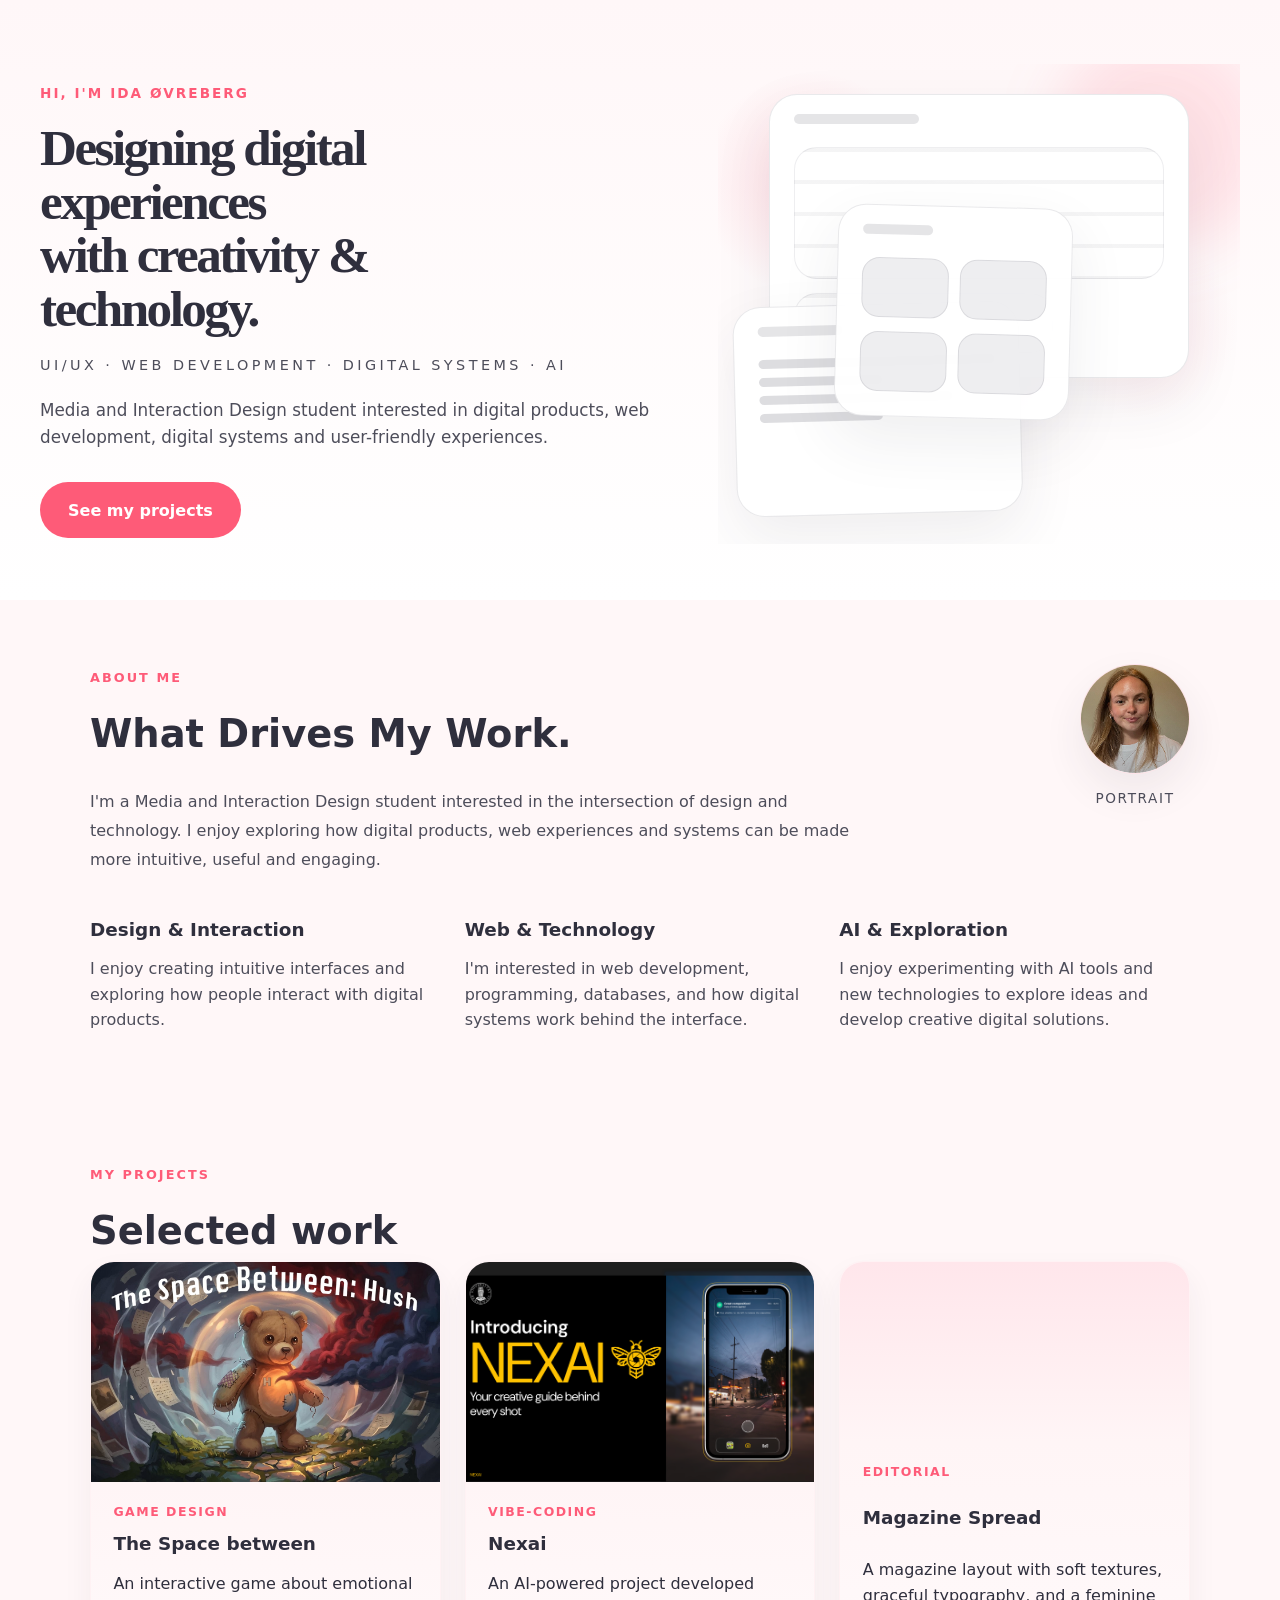
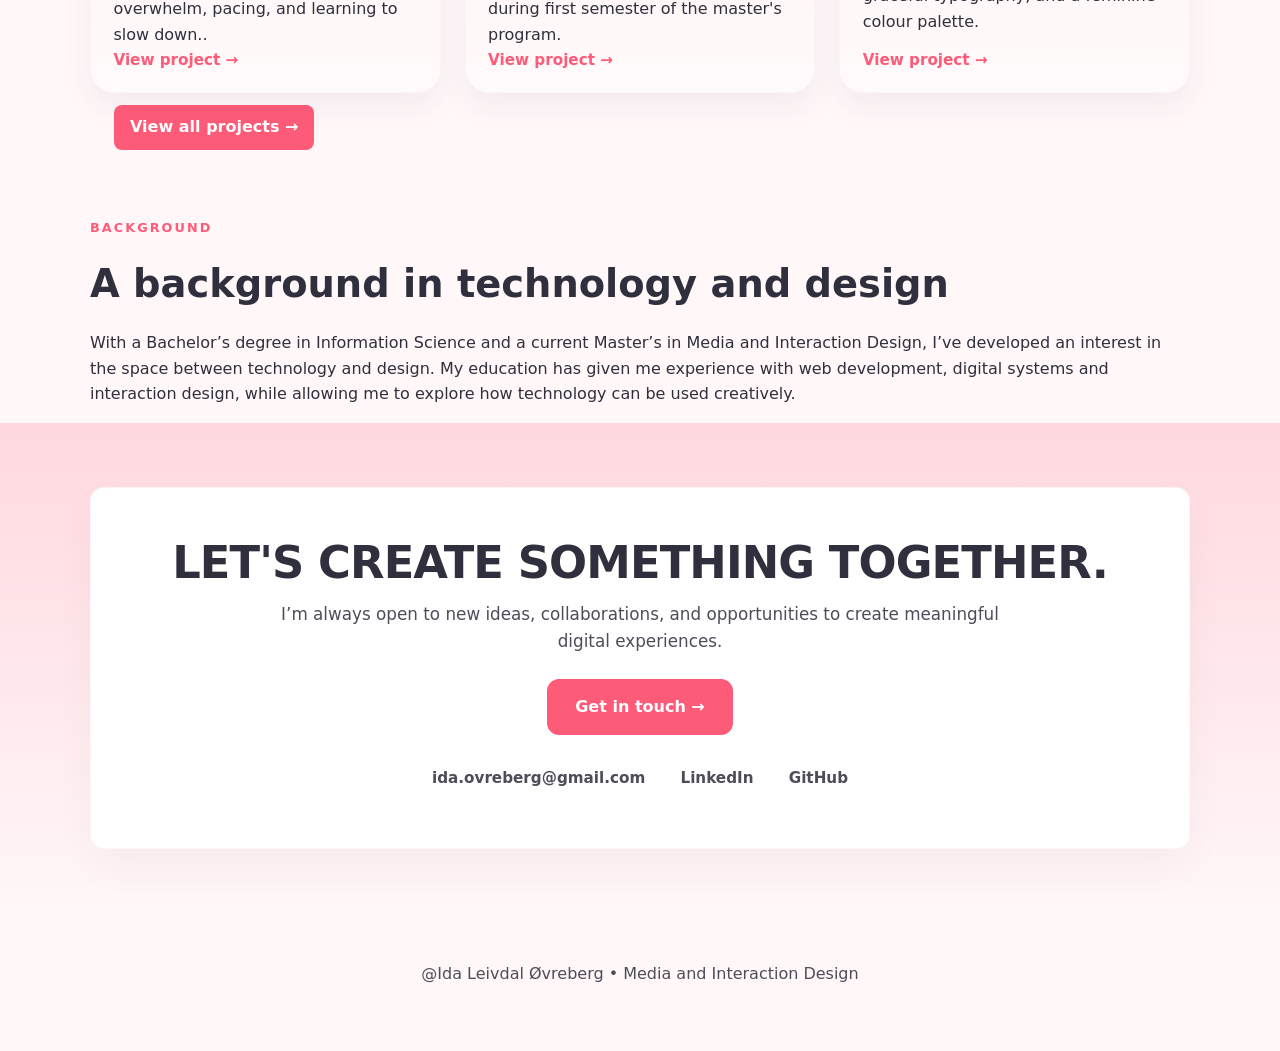
==== index.html @ 4b526dbb "Add portfolio" ====
<!DOCTYPE html>
<html lang="en">
  <head>
    <meta charset="UTF-8" />
    <meta name="viewport" content="width=device-width, initial-scale=1.0" />
    <title>Ida Ovreberg | Media Design Portfolio</title>
    <link rel="stylesheet" href="style.css" />
  </head>
  <body class="projects">
    <header class="hero">
      <div class="hero__content">
        <div class="hero__grid">
          <div class="hero__copy">
            <p class="eyebrow">Hi, I'm Ida Øvreberg</p>
            <h1>Designing digital experiences<br />with creativity &amp; technology.</h1>
            <p class="hero__meta">UI/UX · WEB DEVELOPMENT · DIGITAL SYSTEMS · AI</p>
            <p class="hero__text">
              Media and Interaction Design student interested in digital products, web development, digital systems and user-friendly experiences.
            </p>
            <a class="hero__button" href="projects.html">See my projects</a>
          </div>

          <div class="hero__visual" aria-hidden="true">
            <div class="hero__visual-shape"></div>
            <div class="collage">
              <div class="frame frame--large">
                <div class="frame__bar"></div>
                <div class="frame__content">
                  <div class="placeholder placeholder--wide"></div>
                  <div class="placeholder placeholder--short"></div>
                </div>
              </div>

              <div class="frame frame--medium">
                <div class="frame__bar"></div>
                <div class="frame__content code-view">
                  <span class="code-line"></span>
                  <span class="code-line short"></span>
                  <span class="code-line medium"></span>
                  <span class="code-line short"></span>
                </div>
              </div>

              <div class="frame frame--small">
                <div class="frame__bar"></div>
                <div class="frame__content diagram">
                  <div class="diagram__row">
                    <span class="diagram__node"></span>
                    <span class="diagram__node"></span>
                  </div>
                  <div class="diagram__row">
                    <span class="diagram__node"></span>
                    <span class="diagram__node"></span>
                  </div>
                </div>
              </div>
            </div>
          </div>
        </div>
      </div>
    </header>

    <main>
      <section id="about" class="section about">
        <div class="section__wrapper">
          <div class="about__layout">
            <div class="about__content">
              <div class="section__heading">
                <span>About me</span>
                <h2>What Drives My Work.</h2>
              </div>
              <p>
                I'm a Media and Interaction Design student interested in the intersection of design and technology. I enjoy exploring how digital products, web experiences and systems can be made more intuitive, useful and engaging.
              </p>
            </div>

            <aside class="about__photo-wrap">
              <div>
                <div class="about__photo">
                  <img src="images/about-me.jpg" alt="Portrait of Ida Leivdal Øvreberg" />
                </div>
                <div class="about__photo-label">Portrait</div>
              </div>
            </aside>
          </div>

          <div class="about__cards">
            <article class="card">
              <h3>Design & Interaction</h3>
              <p>I enjoy creating intuitive interfaces and exploring how people interact with digital products.</p>
            </article>
            <article class="card">
              <h3>Web & Technology</h3>
              <p>I'm interested in web development, programming, databases, and how digital systems work behind the interface.</p>
            </article>
            <article class="card">
              <h3>AI & Exploration</h3>
              <p>I enjoy experimenting with AI tools and new technologies to explore ideas and develop creative digital solutions.</p>
            </article>
          </div>
        </div>
      </section>

      <section id="projects" class="section projects">
        <div class="section__wrapper">
          <div class="section__heading">
            <span>My projects</span>
            <h2>Selected work</h2>
          </div>

          <div class="project-grid">
            <article class="project-card project-card--space-between">
              <a class="project-card__link" href="space-between.html">
                <div class="project-card__image">
                  <img src="images/project-the-space-between.jpg" alt="The Space between" />
                </div>
                <div class="project-card__info">
                  <span class="project-card__category">Game Design</span>
                  <h3>The Space between</h3>
                  <p>An interactive game about emotional overwhelm, pacing, and learning to slow down..</p>
                  <div class="project-card__cta">View project →</div>
                </div>
              </a>
            </article>

            <article class="project-card project-card--nexai">
              <a class="project-card__link" href="nexai.html">
                <div class="project-card__image">
                  <img src="images/hero-nexai.jpg" alt="Nexai" />
                </div>
                <div class="project-card__info">
                  <span class="project-card__category">Vibe-Coding</span>
                  <h3>Nexai</h3>
                  <p>An AI-powered project developed during first semester of the master's program.</p>
                  <div class="project-card__cta">View project →</div>
                </div>
              </a>
            </article>

            <article class="project-card project-card--magazine-spread">
              <a class="project-card__link" href="#">
                <div class="project-card__image project-card__image--placeholder" aria-hidden="true"></div>
                <div class="project-card__info">
                  <span class="project-card__category">Editorial</span>
                  <h3>Magazine Spread</h3>
                  <p>A magazine layout with soft textures, graceful typography, and a feminine colour palette.</p>
                  <div class="project-card__cta">View project →</div>
                </div>
              </a>
            </article>
          </div>
          <div class="projects__controls">
            <a class="view-all-projects" href="projects.html">View all projects →</a>
          </div>
        </div>
      </section>
      

      <section id="background" class="my_background">
        <div class="section__wrapper">
          <div class="section__heading">
            <span>Background</span>
            <h2>A background in technology and design</h2>
          </div>
          <p>
            With a Bachelor’s degree in Information Science and a current Master’s in Media and Interaction Design, I’ve developed an interest in the space between technology and design. My education has given me experience with web development, digital systems and interaction design, while allowing me to explore how technology can be used creatively.
          </p>


      </section>
    </main>
      <section id="contact-cta" class="section contact-cta">
        <div class="section__wrapper">
          <div class="cta__panel">
            <h2>LET'S CREATE SOMETHING TOGETHER.</h2>
            <p>I’m always open to new ideas, collaborations, and opportunities to create meaningful digital experiences.</p>
            <a class="cta__button" href="mailto:ida.ovreberg@gmail.com">Get in touch →</a>
            <div class="cta__links">
              <a href="mailto:ida.ovreberg@gmail.com">ida.ovreberg@gmail.com</a>
              <a href="https://www.linkedin.com/in/idaovreberg" target="_blank" rel="noopener">LinkedIn</a>
              <a href="https://github.com/idaovreberg" target="_blank" rel="noopener">GitHub</a>
            </div>
          </div>
        </div>

      </section>

    <footer class="footer">
      <p>@Ida Leivdal Øvreberg • Media and Interaction Design</p>
    </footer>
  </body>
</html>
---- style.css ----
:root {
  color-scheme: light;
  --pink: #fe5b78;
  --pink-soft: #ff8aa2;
  --pink-light: #ffd8df;
  --grey: #4d4d5a;
  --bg: #fff7f8;
  --card: #ffffff;
  --text: #2f2f3d;
}

body.nexai {
  --pink: #c8931c;
  --pink-soft: #e8c47c;
  --pink-light: #f8eed7;
  --grey: #47433b;
  --bg: #fff7eb;
  --card: #fff9ef;
  --text: #1f1f1f;
  --olive: #626b3f;
}

body.nexai .hero {
  background: linear-gradient(180deg, #fff8eb 0%, #fffdf7 100%);
}

body.nexai .placeholder {
  background: linear-gradient(180deg, rgba(249, 238, 215, 1), rgba(255, 250, 241, 1));
  border-color: rgba(200, 150, 35, 0.15);
}

body.space-between {
  --pink: #4f6e8f;
  --pink-soft: #8f84a3;
  --pink-light: #eef1f6;
  --grey: #6b7587;
  --bg: #f4f7fb;
  --card: #f8f7f3;
  --text: #172033;
  --olive: #c4a78d;
  --sb-box: #7d3d45;
  --sb-box-text: #f2eadf;
  --sb-box-border: rgba(206, 169, 153, 0.18);
}

body.space-between .hero {
  background: linear-gradient(180deg, #f4f7fb 0%, #e8eef6 100%);
}

body.space-between .hero__button {
  background: var(--pink);
}

body.space-between .hero__button:hover {
  box-shadow: 0 18px 30px rgba(79, 110, 143, 0.16);
}

body.space-between .hero__meta,
body.space-between .hero__text {
  color: #566479;
}

body.space-between .section__heading span {
  color: var(--pink-soft);
}

body.space-between .placeholder {
  background: linear-gradient(180deg, rgba(79, 110, 143, 0.08), rgba(255, 255, 255, 0.92));
  border-color: rgba(79, 110, 143, 0.12);
}

* {
  box-sizing: border-box;
}

html, body {
  margin: 0;
  min-height: 100%;
  font-family: 'Inter', system-ui, sans-serif;
  color: var(--text);
  background: var(--bg);
}

body {
  line-height: 1.6;
}

a {
  color: inherit;
  text-decoration: none;
}

.hero {
  padding: 4rem 1.5rem 3.5rem;
  background: linear-gradient(180deg, #fff7f8 0%, #ffffff 100%);
}

.hero__content {
  max-width: 1200px;
  margin: 0 auto;
}

.hero__grid {
  display: grid;
  gap: 2.5rem;
  align-items: center;
}

.hero__copy {
  max-width: 660px;
}

.eyebrow {
  display: inline-block;
  margin-bottom: 1rem;
  color: var(--pink);
  font-weight: 700;
  letter-spacing: 0.15em;
  text-transform: uppercase;
  font-size: 0.85rem;
}

.hero h1 {
  margin: 0;
  font-family: DM Serif Display, serif;
  font-size: clamp(2.7rem, 4.5vw, 3.6rem);
  line-height: 1.06;
  letter-spacing: -0.05em;
  max-width: 13ch;
}

.hero__meta {
  margin: 1.1rem 0 0;
  color: var(--grey);
  font-size: 0.9rem;
  letter-spacing: 0.24em;
  text-transform: uppercase;
}

.hero__text {
  max-width: 620px;
  margin: 1.25rem 0 2rem;
  color: var(--grey);
  font-size: 1.05rem;
}

.hero__button {
  display: inline-flex;
  align-items: center;
  justify-content: center;
  padding: 0.95rem 1.75rem;
  border-radius: 999px;
  background: var(--pink);
  color: white;
  font-weight: 700;
  transition: transform 0.2s ease, box-shadow 0.2s ease;
}

.hero__button:hover {
  transform: translateY(-2px);
  box-shadow: 0 18px 30px rgba(200, 150, 35, 0.16);
}

.about__layout {
  display: grid;
  gap: 2rem;
  grid-template-columns: minmax(0, 1fr) 220px;
  align-items: start;
}

.about__content p {
  margin: 0;
  color: var(--grey);
  line-height: 1.8;
}

.about__photo-wrap {
  display: flex;
  justify-content: flex-end;
}

.about__photo {
  width: 210px;
  height: 210px;
  border-radius: 50%;
  background: #ffffff;
  border: 1px solid rgba(254, 91, 120, 0.16);
}

.about__photo-label {
  margin-top: 0.9rem;
  text-align: center;
  color: var(--grey);
  font-size: 0.85rem;
  letter-spacing: 0.12em;
  text-transform: uppercase;
}
.about__photo img {
  width: 100%;
  height: 100%;
  object-fit: cover;
  display: block;
}

.hero__visual {
  position: relative;
  min-height: 430px;
  display: grid;
  place-items: center;
  overflow: hidden;
}

/* --- New project card layout (image on top, info below) --- */
.project-card {
  display: block;
  padding: 0;
  border-radius: 1rem;
  overflow: hidden;
  background: #fff;
  box-shadow: 0 12px 30px rgba(47,47,61,0.06);
  transition: transform 0.18s ease, box-shadow 0.18s ease;
  border: 1px solid rgba(254,91,120,0.06);
}

.project-card__link {
  display: block;
  color: inherit;
  text-decoration: none;
}

.project-card__link {
  display: flex;
  flex-direction: column;
  height: 100%;
}

.project-card__image {
  width: 100%;
  height: 220px; /* restored to previous larger image height */
  overflow: hidden;
  background: linear-gradient(180deg, #fff5f6, #fffafc);
}

.project-card__image img {
  width: 100%;
  height: 100%;
  object-fit: cover;
  display: block;
  transition: transform 0.45s ease;
}

.project-card__image--placeholder {
  display: block;
  height: 180px;
  background: linear-gradient(180deg, rgba(255,230,235,1), rgba(255,245,246,1));
}

.project-card__info {
  background: linear-gradient(180deg, rgba(255,245,246,1), rgba(255,250,251,1));
  padding: 1.25rem 1.4rem;
}

/* --- Contact CTA --- */
.contact-cta {
  padding: 5.5rem 1.5rem;
  background: linear-gradient(180deg, var(--pink-light), rgba(255,255,255,0.02));
}
.contact-cta .cta__panel {
  max-width: 1100px;
  margin: 0 auto;
  background: var(--card);
  border-radius: 14px;
  padding: 3.25rem 2.25rem;
  display: flex;
  flex-direction: column;
  align-items: center;
  gap: 1rem;
  box-shadow: 0 18px 40px rgba(47,47,61,0.04);
  border: 1px solid rgba(254,91,120,0.06);
}
.contact-cta h2 {
  margin: 0;
  font-size: clamp(1.8rem, 4.4vw, 2.8rem);
  line-height: 1.02;
  text-align: center;
  letter-spacing: -0.02em;
  font-weight: 800;
  color: var(--text);
}
.contact-cta p {
  margin: 0;
  color: var(--grey);
  text-align: center;
  max-width: 72ch;
  font-size: 1.05rem;
}
.cta__button {
  display: inline-flex;
  align-items: center;
  justify-content: center;
  padding: 0.95rem 1.75rem;
  border-radius: 12px;
  background: var(--pink);
  color: white;
  font-weight: 700;
  margin-top: 0.5rem;
}
.cta__links {
  margin-top: 0.6rem;
  display: flex;
  gap: 1rem;
  align-items: center;
  justify-content: center;
}
.cta__links a {
  color: var(--grey);
  font-weight: 600;
  font-size: 0.95rem;
  padding: 0.35rem 0.6rem;
  border-radius: 999px;
  transition: color 0.15s ease, background 0.15s ease;
}
.cta__links a:hover {
  color: var(--text);
  background: rgba(0,0,0,0.03);
}

@media (max-width: 500px) {
  .contact-cta .cta__panel { padding: 2rem 1.25rem; }
  .contact-cta h2 { font-size: 1.6rem; }
}

/* Prototype gallery (2x2 square thumbnails) */
.prototype-gallery {
  display: grid;
  grid-template-columns: repeat(2, minmax(0, 1fr));
  gap: 1rem;
  margin: 1rem auto 0;
  max-width: 980px;
  padding: 0 0.5rem;
}
.prototype-gallery figure {
  margin: 0;
  border-radius: 10px;
  overflow: hidden;
  background: var(--card);
  display: flex;
  flex-direction: column;
}
.prototype-gallery .photo {
  width: 100%;
  aspect-ratio: 2 / 1;
  overflow: hidden;
}
.prototype-gallery img {
  width: 100%;
  height: 100%;
  object-fit: cover;
  display: block;
}
.prototype-gallery figcaption {
  padding: 0.5rem 0;
  text-align: center;
  color: var(--grey);
  font-size: 0.95rem;
}

@media (max-width: 550px) {
  .prototype-gallery { grid-template-columns: 1fr; max-width: 100%; padding: 0; }
}

.project-card__info {
  display: flex;
  flex-direction: column;
  justify-content: space-between;
  flex: 1 1 auto;
}

.project-card__category {
  display: inline-block;
  color: var(--pink);
  font-weight: 700;
  text-transform: uppercase;
  letter-spacing: 0.12em;
  font-size: 0.78rem;
  margin-bottom: 0.45rem;
}

.project-card__info h3 {
  margin: 0.25rem 0 0.75rem;
  color: var(--text);
  font-size: 1.15rem;
}

.project-card__info p {
  margin: 0 0 1rem;
  color: var(--grey);
  line-height: 1.6;
}

.project-card__cta {
  color: var(--pink);
  font-weight: 700;
  font-size: 0.95rem;
}

.project-card:hover {
  transform: translateY(-6px);
  box-shadow: 0 22px 50px rgba(47,47,61,0.10);
}

.project-card:hover .project-card__image img {
  transform: scale(1.03);
}

@media (max-width: 680px) {
  .project-card__image,
  .project-card__image--placeholder {
    height: 160px;
  }
}

.hero__visual::before {
  content: "";
  position: absolute;
  inset: 0;
  background: radial-gradient(circle at 18% 25%, rgba(254, 91, 120, 0.18), transparent 20%),
    radial-gradient(circle at 82% 55%, rgba(255, 138, 162, 0.14), transparent 18%);
  pointer-events: none;
}

.hero__visual-shape {
  position: absolute;
  top: -2rem;
  right: -2rem;
  width: 220px;
  height: 220px;
  border-radius: 50%;
  background: rgba(254, 91, 120, 0.14);
  filter: blur(28px);
  pointer-events: none;
}

.collage {
  position: relative;
  width: min(100%, 420px);
  height: 420px;
  z-index: 1;
}

.frame {
  position: absolute;
  border-radius: 1.75rem;
  background: #ffffff;
  border: 1px solid rgba(47, 47, 61, 0.1);
  box-shadow: 0 24px 60px rgba(47, 47, 61, 0.08);
  overflow: hidden;
}

.frame__bar {
  height: 10px;
  width: 30%;
  margin: 1.2rem 1.5rem 0;
  border-radius: 999px;
  background: rgba(47, 47, 61, 0.12);
}

.frame__content {
  display: grid;
  gap: 0.9rem;
  padding: 1.4rem 1.5rem 1.5rem;
}

.placeholder {
  min-height: 88px;
  border-radius: 1.4rem;
  background: linear-gradient(180deg, rgba(47, 47, 61, 0.05) 0%, rgba(47, 47, 61, 0.05) 12%, rgba(255, 255, 255, 0.96) 12%, rgba(255, 255, 255, 0.96) 100%);
  background-size: 100% 32px;
  border: 1px solid rgba(47, 47, 61, 0.08);
}

.placeholder--wide {
  min-height: 132px;
}

.placeholder--short {
  min-height: 60px;
  width: 70%;
}

.placeholder--medium {
  min-height: 78px;
  width: 82%;
}

.frame--medium .placeholder {
  background-size: 100% 24px;
}

.frame--small .placeholder {
  background: linear-gradient(180deg, rgba(47, 47, 61, 0.04) 0%, rgba(47, 47, 61, 0.04) 18%, rgba(255, 255, 255, 0.95) 18%, rgba(255, 255, 255, 0.95) 100%);
  background-size: 100% 24px;
}

.frame--large {
  top: 0;
  right: 0;
  width: 100%;
  min-height: 260px;
}

.frame--medium {
  bottom: 0;
  left: 0;
  width: 68%;
  min-height: 210px;
  transform: translateX(-12%) rotate(-1.5deg);
}

.frame--small {
  top: 52%;
  left: 16%;
  width: 56%;
  min-height: 160px;
  transform: translateY(-50%) rotate(1.5deg);
  background: rgba(255, 255, 255, 0.95);
}

.code-view {
  display: grid;
  gap: 0.58rem;
}

.code-line {
  display: block;
  height: 9px;
  border-radius: 999px;
  background: rgba(47, 47, 61, 0.16);
}

.code-line.short {
  width: 52%;
}

.code-line.medium {
  width: 82%;
}

.diagram {
  display: grid;
  gap: 0.9rem;
}

.diagram__row {
  display: flex;
  gap: 0.65rem;
}

.diagram__node {
  flex: 1;
  min-height: 60px;
  border-radius: 1.1rem;
  background: rgba(47, 47, 61, 0.08);
  border: 1px solid rgba(47, 47, 61, 0.1);
}

.hero h1 {
  margin: 0;
  font-size: clamp(2.5rem, 4vw, 3.6rem);
  line-height: 1.05;
  letter-spacing: -0.05em;
  max-width: 13ch;
}

.about__photo {
  width: 110px;
  height: 110px;
  border-radius: 50%;
  background: #fff;
  border: 1px solid rgba(254, 91, 120, 0.16);
  box-shadow: 0 18px 40px rgba(47, 47, 61, 0.08);
  overflow: hidden;
  justify-self: end;
}

.about__photo img {
  width: 100%;
  height: 100%;
  object-fit: cover;
  display: block;
}

/* Overlay on the about portrait */
.about__photo {
  position: relative;
}

.about__photo::after {
  content: "";
  position: absolute;
  inset: 0;
  background: linear-gradient(180deg, rgba(15,15,20,0.05), rgba(15,15,20,0.28));
  z-index: 1;
  pointer-events: none;
  border-radius: 50%;
}

.about__photo img {
  position: relative;
  z-index: 0;
}

.section {
  padding: 4rem 1.5rem;
}

.section__wrapper {
  max-width: 1100px;
  margin: 0 auto;
}

/* Subsections that should align with the main wrapper */
.section__sub {
  max-width: 1100px;
  margin: 0 auto;
  padding: 0 1.5rem;
}

.section__heading span {
  display: inline-block;
  margin-bottom: 0.9rem;
  color: var(--pink);
  font-weight: 700;
  letter-spacing: 0.16em;
  text-transform: uppercase;
  font-size: 0.8rem;
}

.section__heading h2 {
  margin: 0;
  font-size: clamp(2rem, 3vw, 2.8rem);
}

.about p {
  max-width: 760px;
  margin: 1.5rem 0 2.5rem;
  color: var(--grey);
}

.about__cards {
  display: grid;
  gap: 1.5rem;
  grid-template-columns: repeat(auto-fit, minmax(220px, 1fr));
}
.project-card__bg {
  position: absolute;
  inset: 0;
  background-size: cover;
  background-position: center;
  background-repeat: no-repeat;
  z-index: 0;
}

.project-card__bg-img {
  position: absolute;
  inset: 0;
  width: 100%;
  height: 100%;
  object-fit: cover;
  display: block;
}

/* Use the two available project images */
.project-card--space-between .project-card__bg {
  background-image: url("images/project-the-space-between.jpeg");
}

.project-card--nexai .project-card__bg {
  background-image: url("images/project-nexai.jpg");
}

/* Fallback for projects without a dedicated image */
.project-card--magazine-spread .project-card__bg {
  background-image: linear-gradient(180deg, rgba(255, 212, 223, 0.9), rgba(255,255,255,0.85));
}

.project-card {
  position: relative;
  overflow: hidden;
  background: #fff;
  color: var(--text);
  display: flex;
  flex-direction: column;
  padding: 0; /* body will contain card padding */
  border-radius: 1.5rem;
  box-shadow: 0 14px 30px rgba(47,47,61,0.06);
  border: 1px solid rgba(254, 91, 120, 0.08);
}

.project-card__media::after {
  content: "";
  position: absolute;
  inset: 0;
  background: linear-gradient(180deg, rgba(15, 15, 20, 0.06), rgba(15, 15, 20, 0.36));
  z-index: 1;
  pointer-events: none;
}

.project-card > :not(.project-card__bg) {
  position: relative;
  z-index: 2;
}

/* Media area at top of card */
.project-card__media {
  width: 100%;
  height: 160px;
  position: relative;
  overflow: hidden;
  border-top-left-radius: 1.5rem;
  border-top-right-radius: 1.5rem;
}

.project-card__body {
  padding: 1.25rem 1.75rem;
  background: #fff;
  color: var(--text);
  border-bottom-left-radius: 1.5rem;
  border-bottom-right-radius: 1.5rem;
}

.project-card__media {
  width: 100%;
  height: 55%;
  min-height: 180px;
  position: relative;
  overflow: hidden;
  border-top-left-radius: 1.5rem;
  border-top-right-radius: 1.5rem;
}
.project-card__body {
  padding: 1.25rem 1.75rem;
  background: transparent;
  color: var(--text);
  border-bottom-left-radius: 1.5rem;
  border-bottom-right-radius: 1.5rem;
  flex: 1 1 auto;
  display: flex;
  flex-direction: column;
  justify-content: center;
}

.card h3,
.project-card h3 {
  margin: 0 0 0.75rem;
  font-size: 1.15rem;
}

.card p,
.project-card p {
  margin: 0;
}

.project-card p {
  color: var(--text);
}

.projects .project-grid {
  display: grid;
  gap: 1.5rem;
  grid-template-columns: repeat(auto-fit, minmax(240px, 1fr));
}

/* Controls row aligned with project grid columns; button sits under first card */
.projects__controls {
  display: grid;
  gap: 1.5rem;
  grid-template-columns: repeat(auto-fit, minmax(240px, 1fr));
  max-width: 1100px;
  margin: 0.75rem auto 0;
  padding: 0 1.5rem;
}
.view-all-projects {
  justify-self: start;
  display: inline-block;
  background: var(--pink);
  color: #fff;
  padding: 0.6rem 1rem;
  border-radius: 8px;
  text-decoration: none;
  font-weight: 700;
}
.view-all-projects:hover {
  filter: brightness(0.95);
}

.project-card__top {
  display: flex;
  flex-direction: column;
  gap: 0.5rem;
}

.project-card__top span {
  color: var(--pink);
  font-weight: 700;
  text-transform: uppercase;
  letter-spacing: 0.12em;
  font-size: 0.78rem;
}

.footer {
  text-align: center;
  padding: 2rem 1.5rem 3rem;
  color: var(--grey);
}

@media (min-width: 900px) {
  .hero__grid {
    grid-template-columns: 1.1fr 0.9fr;
  }

  .hero__visual {
    min-height: 480px;
  }
}

@media (max-width: 899px) {
  .hero__visual {
    min-height: 380px;
  }

  .collage {
    width: min(100%, 360px);
    height: 360px;
  }

  .frame--medium {
    width: 60%;
    transform: translateX(-14%) rotate(-1.5deg);
  }

  .frame--small {
    width: 58%;
    left: 14%;
  }
}

@media (max-width: 680px) {
  .hero__grid {
    display: block;
  }

  .hero__copy {
    max-width: 100%;
  }

  .hero__visual {
    margin-top: 2rem;
    min-height: auto;
  }

  .collage {
    width: 100%;
    height: auto;
  }

  .frame,
  .frame--large,
  .frame--medium,
  .frame--small {
    position: static;
    transform: none;
    width: 100%;
  }

  .frame--medium,
  .frame--small {
    margin-top: 1rem;
  }

  .about__layout {
    grid-template-columns: 1fr;
  }

  .about__photo-wrap {
    justify-content: flex-start;
  }

  .about__photo {
    width: 140px;
    height: 140px;
  }
}

@media (max-width: 780px) {
  .about__intro {
    grid-template-columns: 1fr;
  }

  .about__photo {
    justify-self: start;
  }
}

/* =========================
   Mobile navigation
   ========================= */

.nav__toggle {
  display: none;
  width: 44px;
  height: 44px;
  padding: 0;
  border: 0;
  background: transparent;
  cursor: pointer;

  flex-direction: column;
  justify-content: center;
  align-items: center;
  gap: 5px;
}

.nav__toggle span {
  display: block;
  width: 22px;
  height: 2px;
  background: var(--text);
  border-radius: 999px;
  transition: transform 0.25s ease, opacity 0.25s ease;
}

.mobile-menu {
  display: none;
}


@media (max-width: 899px) {

  .nav {
    display: flex;
    align-items: center;
    justify-content: space-between;
  }

  .nav__links {
    display: none;
  }

  .nav__toggle {
    display: flex;
  }

  .mobile-menu {
    display: flex;
    flex-direction: column;
    gap: 0.25rem;

    padding: 0.75rem 1.5rem 1.5rem;

    background: var(--background);
    border-top: 1px solid rgba(47, 47, 61, 0.08);

    max-height: 0;
    overflow: hidden;
    opacity: 0;

    transition:
      max-height 0.3s ease,
      opacity 0.2s ease;
  }

  .mobile-menu a {
    display: block;
    padding: 0.8rem 0;

    color: var(--text);
    text-decoration: none;
    font-weight: 600;
  }

  .mobile-menu a:hover {
    color: var(--pink);
  }

  /* Open state */
  .mobile-menu.is-open {
    max-height: 300px;
    opacity: 1;
  }

  /* Turn hamburger into X */
  .nav__toggle.is-open span:nth-child(1) {
    transform: translateY(7px) rotate(45deg);
  }

  .nav__toggle.is-open span:nth-child(2) {
    opacity: 0;
  }

  .nav__toggle.is-open span:nth-child(3) {
    transform: translateY(-7px) rotate(-45deg);
  }
}
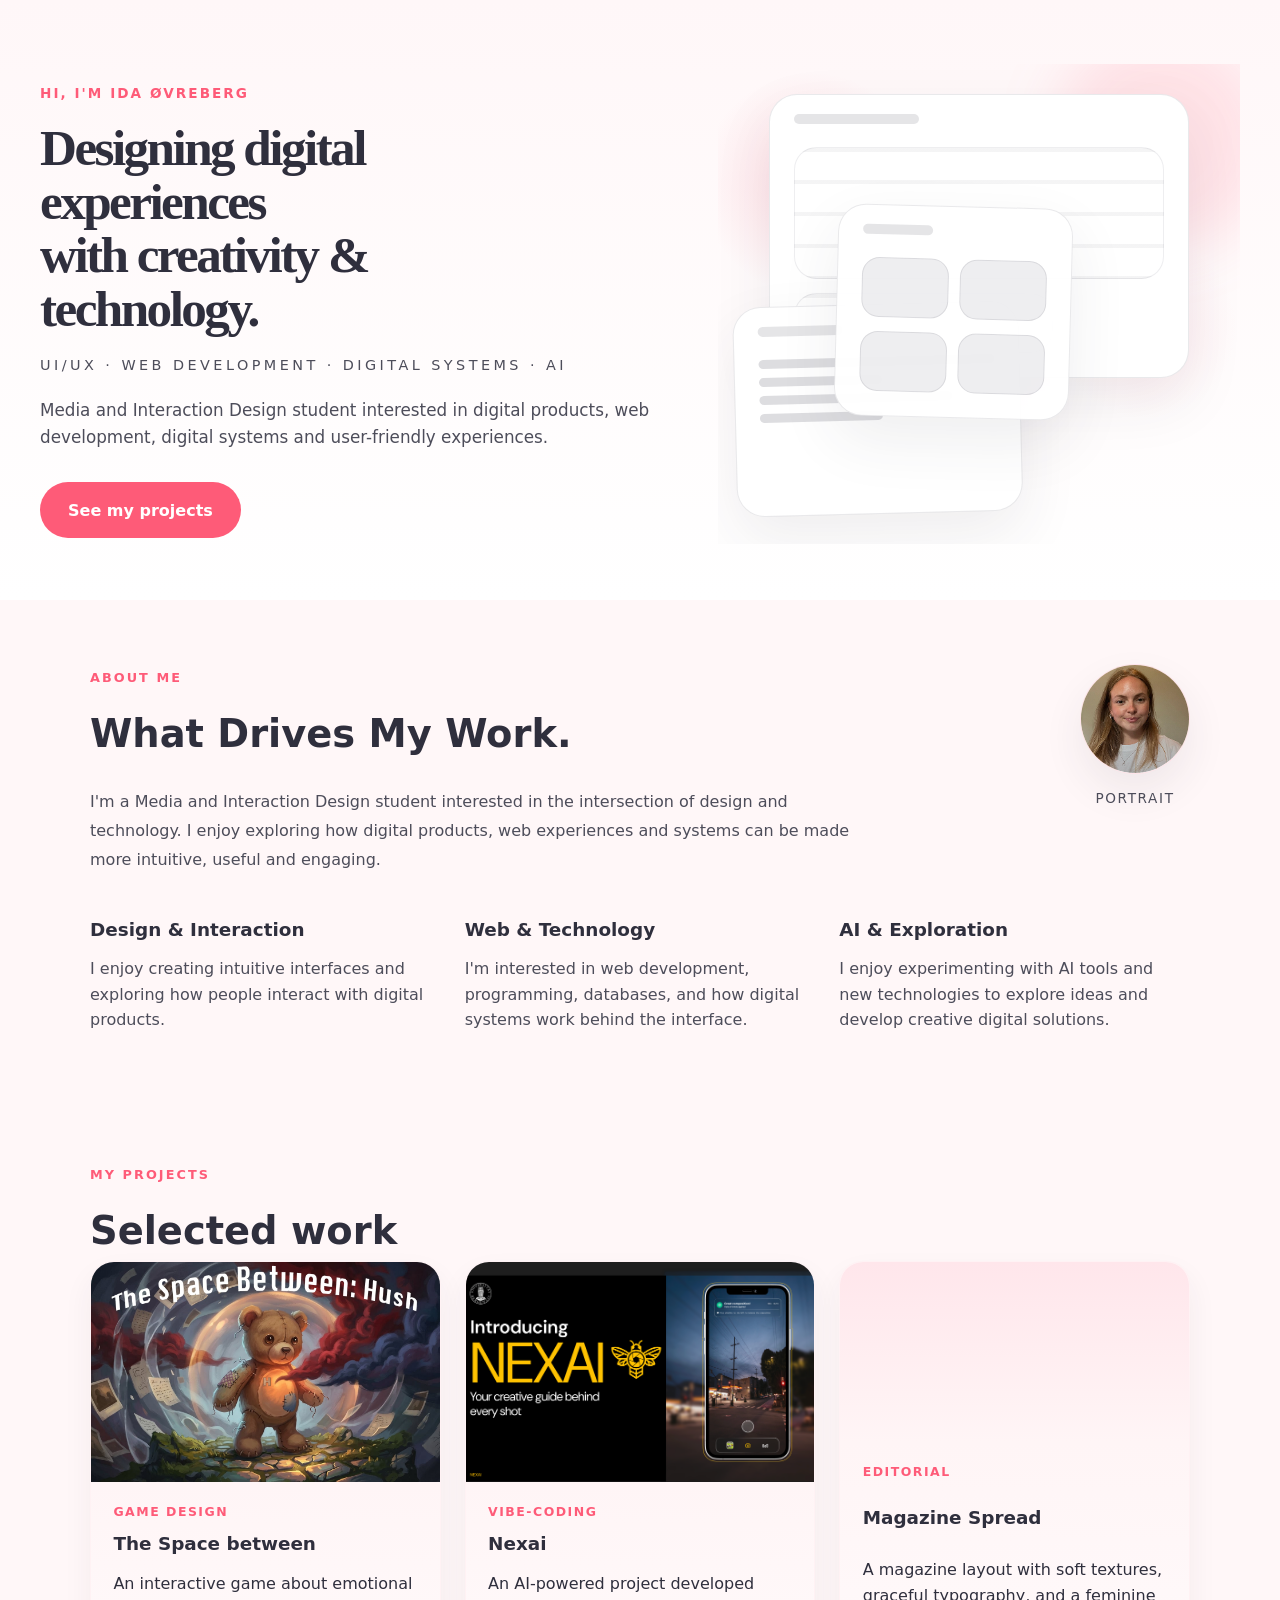
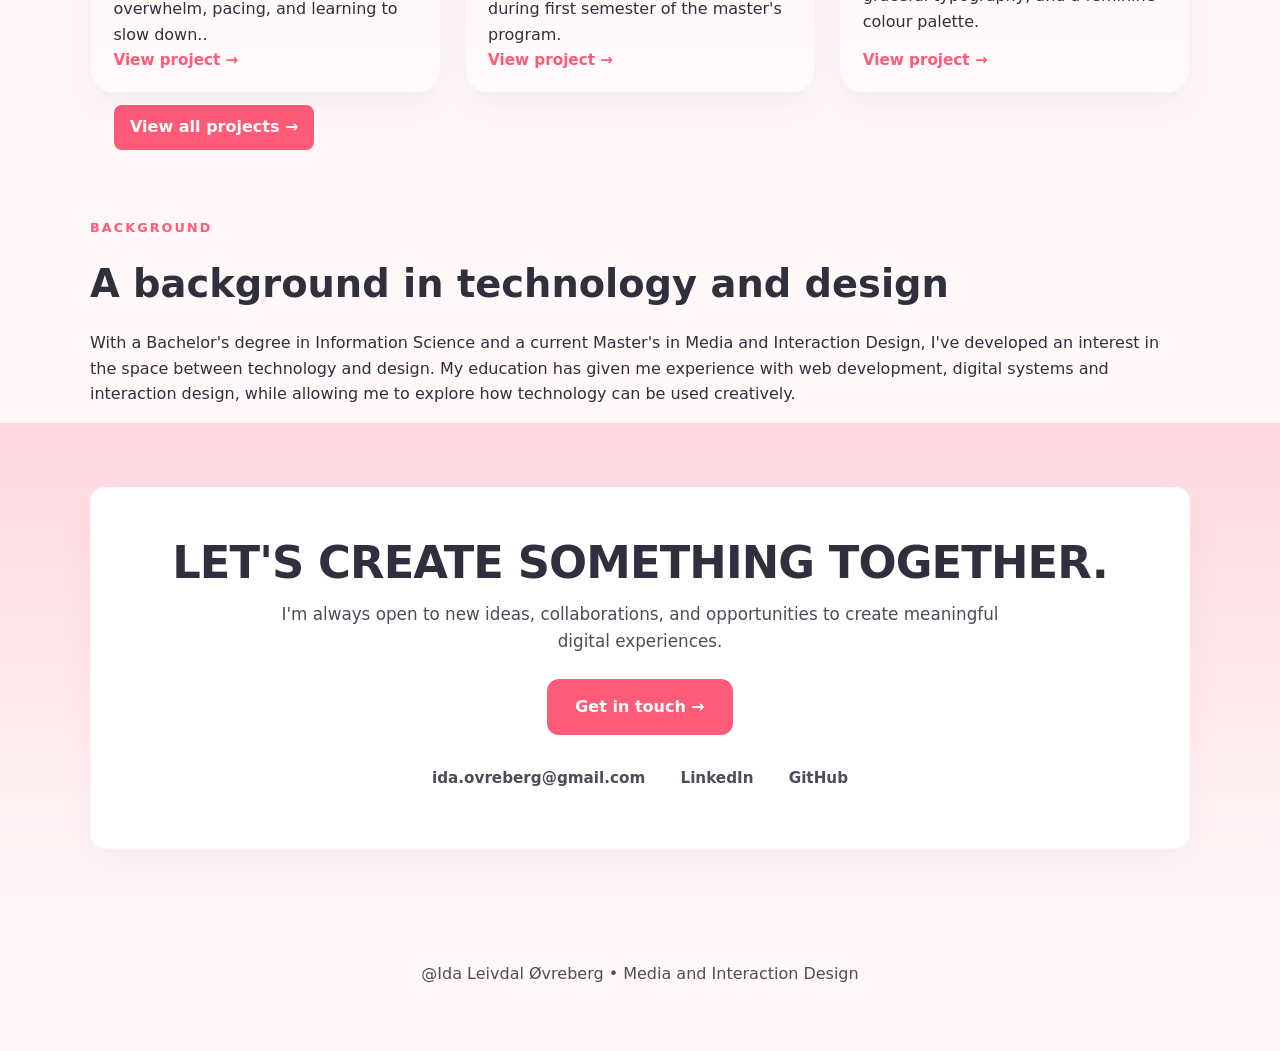
==== commit e599d454: "Update portfolio" ====
--- a/index.html
+++ b/index.html
@@ -163,8 +163,9 @@
             <h2>A background in technology and design</h2>
           </div>
           <p>
-            With a Bachelor’s degree in Information Science and a current Master’s in Media and Interaction Design, I’ve developed an interest in the space between technology and design. My education has given me experience with web development, digital systems and interaction design, while allowing me to explore how technology can be used creatively.
+            With a Bachelor's degree in Information Science and a current Master's in Media and Interaction Design, I've developed an interest in the space between technology and design. My education has given me experience with web development, digital systems and interaction design, while allowing me to explore how technology can be used creatively.
           </p>
+        </div>
 
 
       </section>
@@ -173,7 +174,7 @@
         <div class="section__wrapper">
           <div class="cta__panel">
             <h2>LET'S CREATE SOMETHING TOGETHER.</h2>
-            <p>I’m always open to new ideas, collaborations, and opportunities to create meaningful digital experiences.</p>
+            <p>I'm always open to new ideas, collaborations, and opportunities to create meaningful digital experiences.</p>
             <a class="cta__button" href="mailto:ida.ovreberg@gmail.com">Get in touch →</a>
             <div class="cta__links">
               <a href="mailto:ida.ovreberg@gmail.com">ida.ovreberg@gmail.com</a>
--- a/style.css
+++ b/style.css
@@ -808,6 +808,11 @@
   font-size: 0.78rem;
 }
 
+.my_backround {
+  background: linear-gradient(180deg, #fff7f8 0%, #ffffff 100%);
+  min-height: 200px;
+}
+
 .footer {
   text-align: center;
   padding: 2rem 1.5rem 3rem;
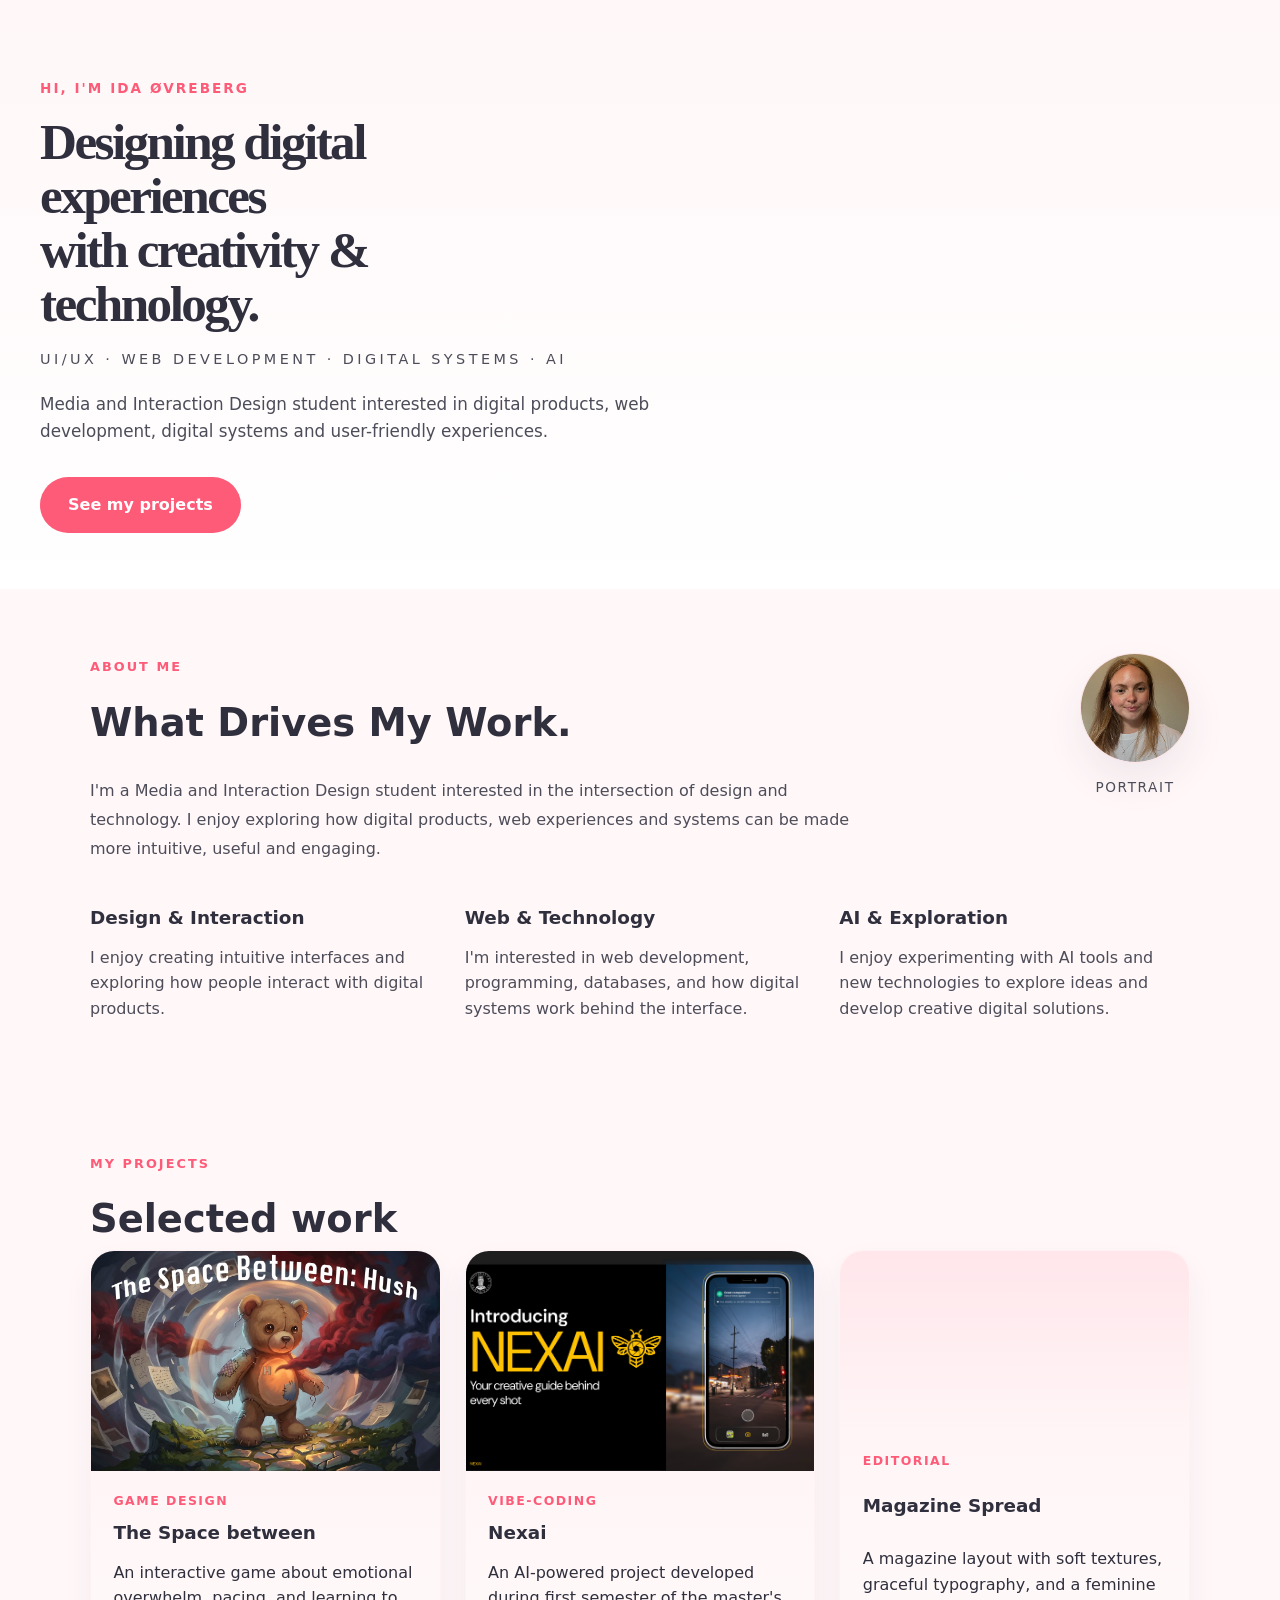
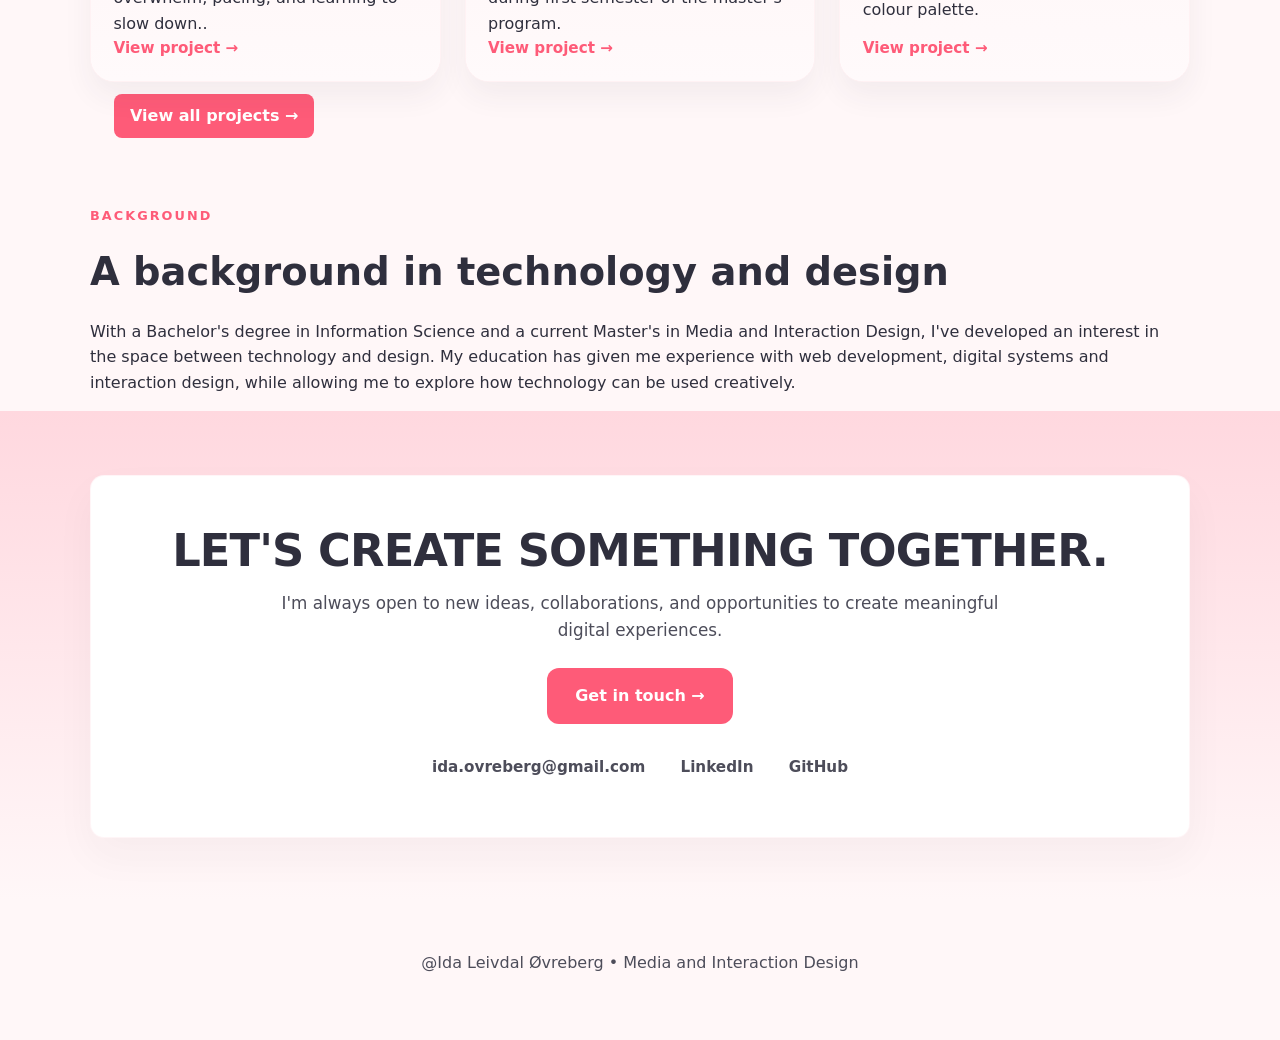
==== commit 4622b85c: "Update portfolio" ====
--- a/index.html
+++ b/index.html
@@ -19,45 +19,8 @@
             </p>
             <a class="hero__button" href="projects.html">See my projects</a>
           </div>
-
-          <div class="hero__visual" aria-hidden="true">
-            <div class="hero__visual-shape"></div>
-            <div class="collage">
-              <div class="frame frame--large">
-                <div class="frame__bar"></div>
-                <div class="frame__content">
-                  <div class="placeholder placeholder--wide"></div>
-                  <div class="placeholder placeholder--short"></div>
-                </div>
-              </div>
-
-              <div class="frame frame--medium">
-                <div class="frame__bar"></div>
-                <div class="frame__content code-view">
-                  <span class="code-line"></span>
-                  <span class="code-line short"></span>
-                  <span class="code-line medium"></span>
-                  <span class="code-line short"></span>
-                </div>
-              </div>
-
-              <div class="frame frame--small">
-                <div class="frame__bar"></div>
-                <div class="frame__content diagram">
-                  <div class="diagram__row">
-                    <span class="diagram__node"></span>
-                    <span class="diagram__node"></span>
-                  </div>
-                  <div class="diagram__row">
-                    <span class="diagram__node"></span>
-                    <span class="diagram__node"></span>
-                  </div>
-                </div>
-              </div>
-            </div>
-          </div>
         </div>
-      </div>
+      </div>       
     </header>
 
     <main>
@@ -156,7 +119,7 @@
       </section>
       
 
-      <section id="background" class="my_background">
+      <section id="about" class="my_background">
         <div class="section__wrapper">
           <div class="section__heading">
             <span>Background</span>
--- a/style.css
+++ b/style.css
@@ -60,7 +60,7 @@
   color: #566479;
 }
 
-body.space-between .section__heading span {
+body.space-between .__heading span {
   color: var(--pink-soft);
 }
 
@@ -492,6 +492,12 @@
   min-height: 78px;
   width: 82%;
 }
+.frame__content img {
+  width: 100%;
+  height: 100%;
+  object-fit: cover;
+  display: block;
+}
 
 .frame--medium .placeholder {
   background-size: 100% 24px;
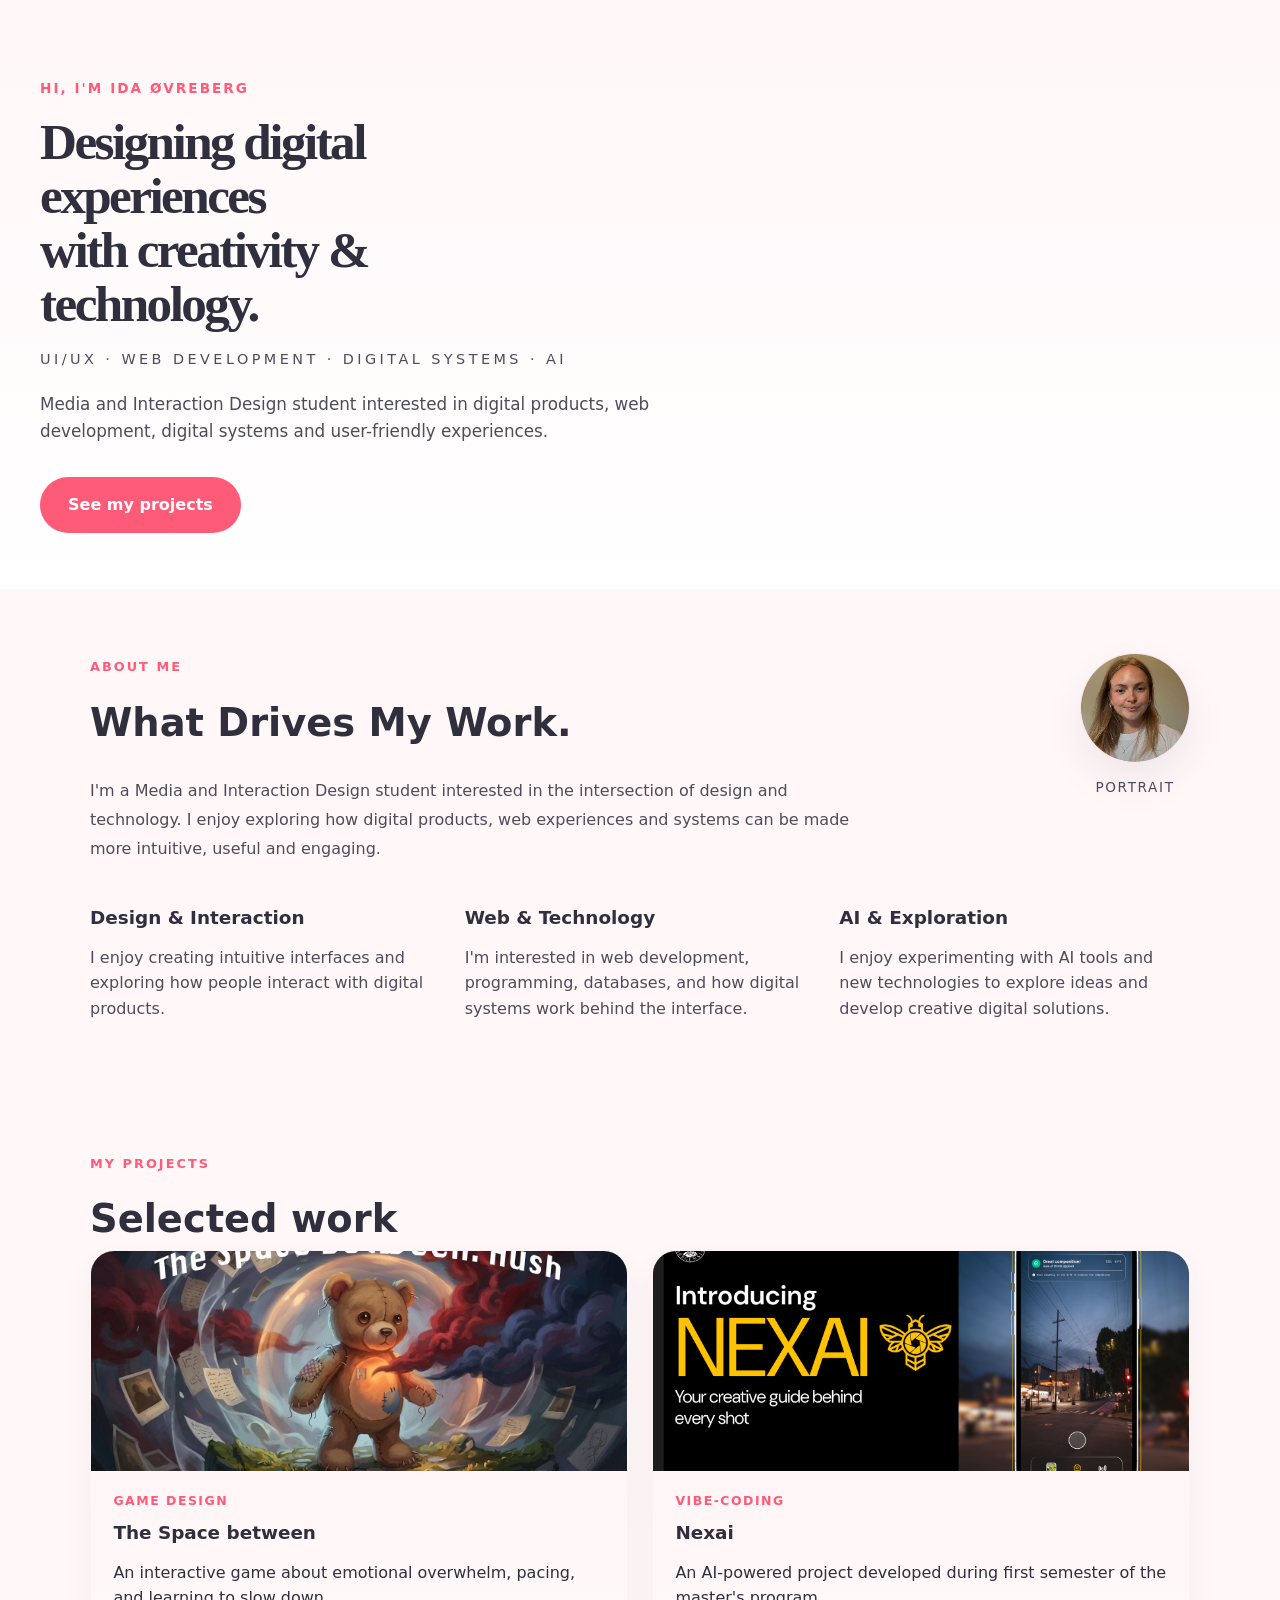
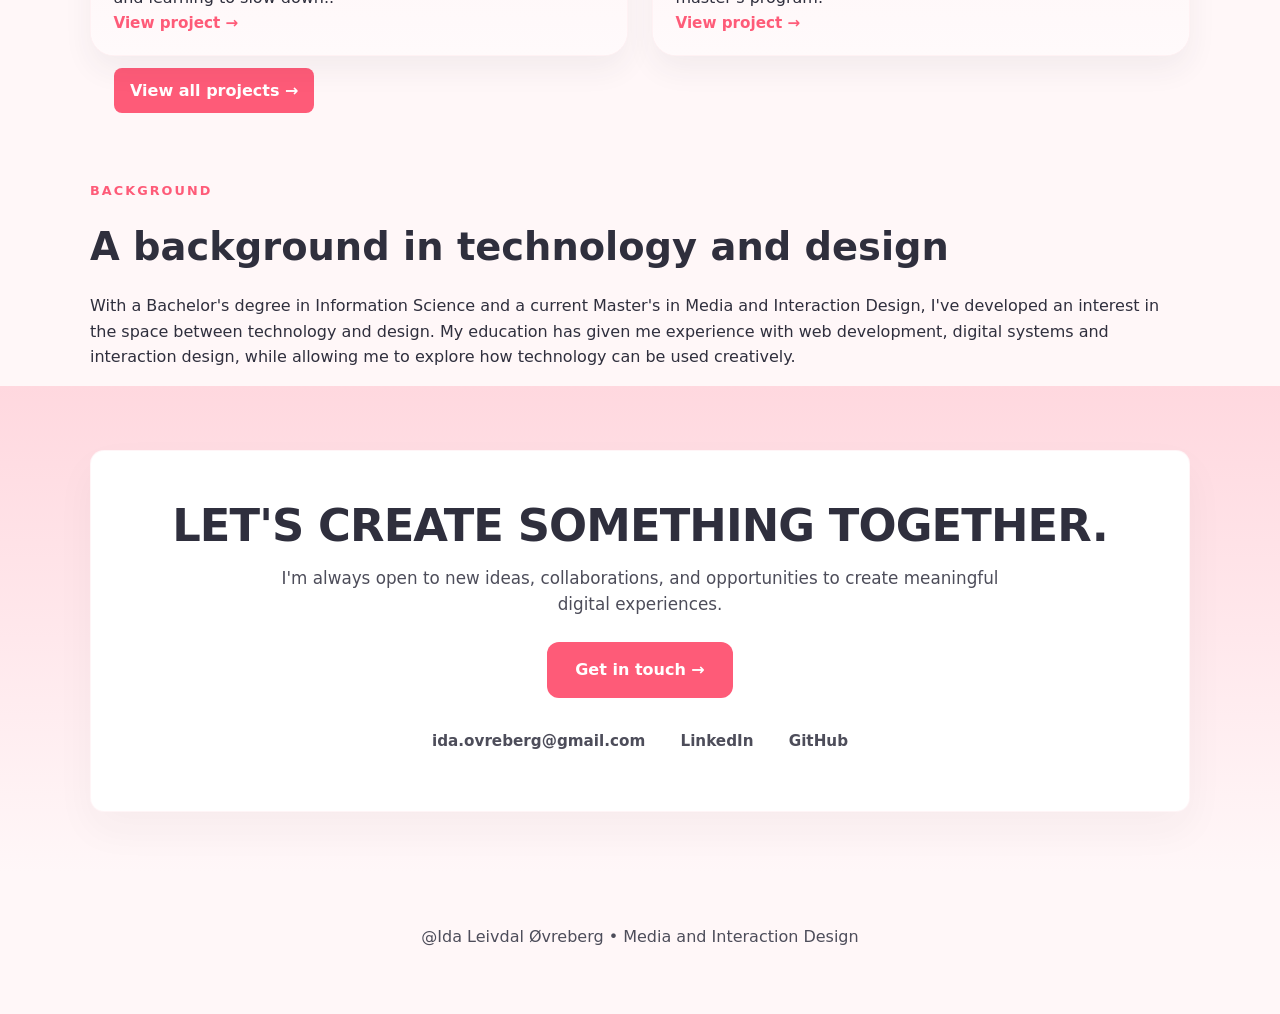
==== commit e5c5e268: "Update portfolio" ====
--- a/index.html
+++ b/index.html
@@ -100,17 +100,6 @@
               </a>
             </article>
 
-            <article class="project-card project-card--magazine-spread">
-              <a class="project-card__link" href="#">
-                <div class="project-card__image project-card__image--placeholder" aria-hidden="true"></div>
-                <div class="project-card__info">
-                  <span class="project-card__category">Editorial</span>
-                  <h3>Magazine Spread</h3>
-                  <p>A magazine layout with soft textures, graceful typography, and a feminine colour palette.</p>
-                  <div class="project-card__cta">View project →</div>
-                </div>
-              </a>
-            </article>
           </div>
           <div class="projects__controls">
             <a class="view-all-projects" href="projects.html">View all projects →</a>
@@ -142,7 +131,7 @@
             <div class="cta__links">
               <a href="mailto:ida.ovreberg@gmail.com">ida.ovreberg@gmail.com</a>
               <a href="https://www.linkedin.com/in/idaovreberg" target="_blank" rel="noopener">LinkedIn</a>
-              <a href="https://github.com/idaovreberg" target="_blank" rel="noopener">GitHub</a>
+              <a href="https://github.com/IdaPetunia" target="_blank" rel="noopener">GitHub</a>
             </div>
           </div>
         </div>
